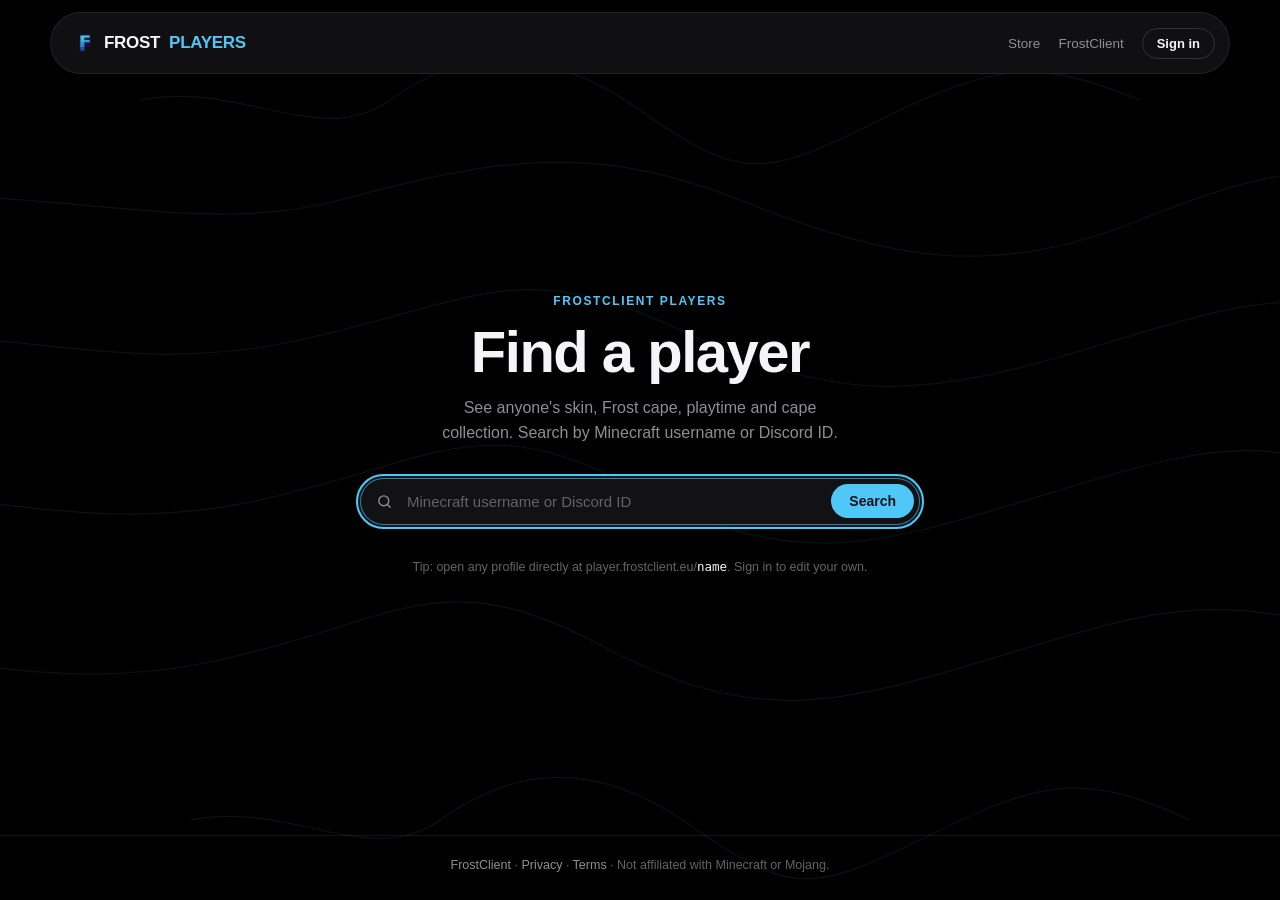
==== index.html @ 91e845ca "update" ====
<!DOCTYPE html>
<html lang="en">
<head>
<meta charset="UTF-8"/>
<meta name="viewport" content="width=device-width, initial-scale=1.0"/>
<title>Frost Players</title>
<meta name="description" content="Look up any FrostClient player by Minecraft username or Discord ID.">
<meta name="theme-color" content="#000000">
<link rel="icon" type="image/x-icon" href="/favicon.ico">
<link rel="apple-touch-icon" href="/apple-touch-icon.png">
<link rel="stylesheet" href="/players.css">
</head>
<body>
<div class="topo-bg" aria-hidden="true">
  <svg viewBox="0 0 1400 900" preserveAspectRatio="xMidYMid slice" xmlns="http://www.w3.org/2000/svg">
    <path class="tline" d="M-100,200 C100,180 250,240 400,200 S650,140 800,200 S1050,280 1200,220 S1400,160 1500,200"/>
    <path class="tline" d="M-100,340 C60,320 180,380 360,340 S580,255 740,330 S980,400 1160,345 S1360,290 1500,335"/>
    <path class="tline" d="M-100,500 C20,480 140,540 320,500 S540,405 700,490 S940,545 1120,490 S1320,440 1500,490"/>
    <path class="tline" d="M-100,660 C-20,640 100,700 280,660 S500,560 660,645 S900,705 1080,650 S1280,598 1500,648"/>
    <path class="tline" d="M200,100 C300,80 380,150 450,100 S600,40 700,110 S820,180 940,120 S1100,60 1200,100"/>
    <path class="tline" d="M250,820 C350,800 430,870 500,820 S650,755 750,825 S870,895 990,835 S1150,775 1250,820"/>
  </svg>
</div>
<nav>
  <div class="nav-inner">
    <a class="nav-logo" href="/"><img src="/favicon.ico" alt=""/><span>FROST</span> <span class="nav-logo-accent">PLAYERS</span></a>
    <div class="nav-right">
      <a class="nav-link" href="https://store.frostclient.eu">Store</a>
      <a class="nav-link" href="https://frostclient.eu">FrostClient</a>
      <span class="nav-account-slot" id="navAccount"></span>
    </div>
  </div>
</nav>
<main>
  <section class="home">
    <p class="home-eyebrow">FrostClient players</p>
    <h1>Find a player</h1>
    <p class="home-sub">See anyone's skin, Frost cape, playtime and cape collection. Search by Minecraft username or Discord ID.</p>
    <div class="home-search">
      <form class="search" role="search" action="player" novalidate>
        <svg class="search-icon" viewBox="0 0 24 24" fill="none" stroke="currentColor" stroke-width="2" stroke-linecap="round" stroke-linejoin="round" aria-hidden="true"><circle cx="11" cy="11" r="7"/><path d="m20 20-3.5-3.5"/></svg>
        <input type="search" name="q" placeholder="Minecraft username or Discord ID" aria-label="Minecraft username or Discord ID" autocomplete="off" spellcheck="false" autofocus/>
        <button type="submit">Search</button>
      </form>
      <p class="search-error" role="alert"></p>
      <p class="home-hint">Tip: open any profile directly at player.frostclient.eu/<span class="home-hint-mono">name</span>. Sign in to edit your own.</p>
    </div>
  </section>
</main>
<footer>
  <a href="https://frostclient.eu">FrostClient</a> · <a href="https://frostclient.eu/privacy.html">Privacy</a> · <a href="https://frostclient.eu/terms.html">Terms</a> · Not affiliated with Minecraft or Mojang.
</footer>
<script src="/players-auth.js"></script>
<script src="/players.js"></script>
</body>
</html>
---- players.css ----
:root {
  --bg: #000000;
  --surface: #121214;
  --surface2: #1c1c1e;
  --surface3: #2c2c2e;
  --frost-blue: #4fc8f8;
  --frost-deep: #1a7fc4;
  --accent-glow: rgba(79,200,248,0.28);
  --lite-a: #ff73fa;
  --lite-b: #b845ff;
  --green: #32d74b;
  --red: #ff6961;
  --text: #f5f5f7;
  --muted: #8e8e93;
  --muted-dim: #636366;
  --border: rgba(255,255,255,0.08);
  --border-strong: rgba(255,255,255,0.14);
  --radius-lg: 24px;
  --radius-md: 18px;
  --radius-sm: 12px;
}

*, *::before, *::after {
  box-sizing: border-box;
}

html, body {
  margin: 0;
}

body {
  min-height: 100vh;
  display: flex;
  flex-direction: column;
  background: var(--bg);
  color: var(--text);
  font-family: -apple-system, BlinkMacSystemFont, 'SF Pro Display', 'Segoe UI', 'Space Grotesk', sans-serif;
  -webkit-font-smoothing: antialiased;
}

::selection {
  background: rgba(79,200,248,0.35);
}

[hidden] {
  display: none !important;
}

a {
  color: inherit;
}

.topo-bg {
  position: fixed;
  inset: 0;
  z-index: 0;
  pointer-events: none;
  opacity: 0.09;
}

.topo-bg svg {
  width: 100%;
  height: 100%;
}

.tline {
  fill: none;
  stroke: var(--frost-blue);
  stroke-width: 1.2;
}

nav {
  position: sticky;
  top: 12px;
  z-index: 20;
  width: calc(100% - 32px);
  max-width: 1180px;
  margin: 12px auto 0;
  border: 1px solid var(--border);
  border-radius: 980px;
  background: rgba(20,20,22,0.82);
  -webkit-backdrop-filter: blur(18px);
  backdrop-filter: blur(18px);
}

.nav-inner {
  height: 60px;
  display: flex;
  align-items: center;
  justify-content: space-between;
  gap: 16px;
  padding: 0 14px 0 24px;
}

.nav-logo {
  display: inline-flex;
  align-items: center;
  gap: 9px;
  font-size: 17px;
  font-weight: 700;
  letter-spacing: -0.3px;
  text-decoration: none;
  white-space: nowrap;
}

.nav-logo img {
  width: 20px;
  height: 20px;
}

.nav-logo-accent {
  color: var(--frost-blue);
  font-weight: 600;
}

.nav-right {
  display: flex;
  align-items: center;
  gap: 18px;
  min-width: 0;
}

.nav-link {
  color: var(--muted);
  font-size: 13.5px;
  font-weight: 500;
  text-decoration: none;
  white-space: nowrap;
  transition: color 0.2s;
}

.nav-link:hover {
  color: var(--text);
}

.search {
  position: relative;
  display: flex;
  align-items: center;
  width: 100%;
}

.search-icon {
  position: absolute;
  left: 16px;
  width: 17px;
  height: 17px;
  color: var(--muted);
  pointer-events: none;
}

.search input {
  width: 100%;
  font: inherit;
  font-size: 15px;
  color: var(--text);
  background: var(--surface);
  border: 1px solid var(--border-strong);
  border-radius: 980px;
  padding: 14px 120px 14px 46px;
  outline: none;
  transition: border-color 0.2s, box-shadow 0.2s;
}

.search input::placeholder {
  color: var(--muted-dim);
}

.search input:focus {
  border-color: rgba(79,200,248,0.6);
  box-shadow: 0 0 0 4px rgba(79,200,248,0.12);
}

.search button {
  position: absolute;
  right: 6px;
  font: inherit;
  font-size: 14px;
  font-weight: 700;
  color: #06121c;
  background: var(--frost-blue);
  border: none;
  border-radius: 980px;
  padding: 9px 18px;
  cursor: pointer;
  transition: filter 0.2s;
}

.search button:hover {
  filter: brightness(1.08);
}

.search button:focus-visible,
.search input:focus-visible {
  outline: 2px solid var(--frost-blue);
  outline-offset: 2px;
}

.search--nav {
  width: 280px;
}

.search--nav input {
  font-size: 13.5px;
  padding: 9px 14px 9px 38px;
  background: rgba(255,255,255,0.05);
}

.search--nav .search-icon {
  left: 13px;
  width: 15px;
  height: 15px;
}

.search--nav button {
  display: none;
}

.search-error {
  min-height: 20px;
  margin: 10px 0 0;
  font-size: 13px;
  color: var(--red);
  text-align: center;
}

main {
  position: relative;
  z-index: 1;
  flex: 1;
  width: 100%;
  max-width: 1180px;
  margin: 0 auto;
  padding: 0 24px;
}

.home {
  min-height: calc(100vh - 180px);
  display: flex;
  flex-direction: column;
  align-items: center;
  justify-content: center;
  text-align: center;
  padding: 48px 0;
}

.home-eyebrow {
  font-size: 12px;
  font-weight: 700;
  letter-spacing: 1.6px;
  text-transform: uppercase;
  color: var(--frost-blue);
  margin: 0 0 14px;
}

.home h1 {
  font-size: clamp(34px, 6vw, 58px);
  font-weight: 700;
  letter-spacing: -1.5px;
  line-height: 1.04;
  margin: 0 0 14px;
  text-wrap: balance;
}

.home-sub {
  max-width: 46ch;
  font-size: 16px;
  line-height: 1.55;
  color: var(--muted);
  margin: 0 0 32px;
}

.home-search {
  width: 100%;
  max-width: 560px;
}

.home-hint {
  font-size: 12.5px;
  color: var(--muted-dim);
  margin: 4px 0 0;
}

.profile {
  display: grid;
  grid-template-columns: minmax(0, 400px) minmax(0, 1fr);
  gap: 28px;
  align-items: start;
  padding: 40px 0 24px;
}

.viewer-card {
  position: relative;
  aspect-ratio: 4 / 5;
  border-radius: var(--radius-lg);
  border: 1px solid var(--border);
  background: radial-gradient(circle at 50% 38%, rgba(79,200,248,0.12), transparent 66%), var(--surface);
  overflow: hidden;
}

.viewer-card canvas {
  display: block;
  width: 100%;
  height: 100%;
  cursor: grab;
}

.viewer-card canvas:active {
  cursor: grabbing;
}

.viewer-hint {
  position: absolute;
  left: 0;
  right: 0;
  bottom: 14px;
  text-align: center;
  font-size: 12px;
  color: var(--muted-dim);
  pointer-events: none;
}

.viewer-mature {
  position: absolute;
  top: 14px;
  left: 50%;
  transform: translateX(-50%);
  font: inherit;
  font-size: 12.5px;
  font-weight: 600;
  color: var(--text);
  background: rgba(0,0,0,0.6);
  border: 1px solid var(--border-strong);
  border-radius: 980px;
  padding: 7px 14px;
  cursor: pointer;
  white-space: nowrap;
}

.info {
  min-width: 0;
}

.name-row {
  display: flex;
  align-items: center;
  flex-wrap: wrap;
  gap: 12px;
  margin-bottom: 14px;
}

.name-row h1 {
  font-size: clamp(30px, 4.6vw, 44px);
  font-weight: 700;
  letter-spacing: -1px;
  margin: 0;
  overflow-wrap: anywhere;
}

.badge-lite {
  display: inline-flex;
  align-items: center;
  gap: 6px;
  font-size: 12px;
  font-weight: 800;
  letter-spacing: 1px;
  color: #1a0a1f;
  background: linear-gradient(100deg, var(--lite-a), var(--lite-b));
  border-radius: 980px;
  padding: 6px 12px;
  box-shadow: 0 6px 22px -8px rgba(255,115,250,0.6);
}

.badge-lite svg {
  width: 13px;
  height: 13px;
}

.badge-lite {
  position: relative;
  cursor: default;
}

.badge-lite--annual {
  color: #1a1400;
  background: linear-gradient(100deg, #ffe066, #ffb000);
  box-shadow: 0 6px 22px -8px rgba(255,190,20,0.65);
}

.badge-lite--gifted {
  color: #04131c;
  background: linear-gradient(100deg, #7fdcff, #2f9be0);
  box-shadow: 0 6px 22px -8px rgba(79,200,248,0.65);
}

.badge-tip {
  position: absolute;
  left: 50%;
  top: calc(100% + 10px);
  transform: translate(-50%, -4px);
  display: flex;
  flex-direction: column;
  gap: 2px;
  min-width: max-content;
  padding: 8px 12px;
  border-radius: 10px;
  background: var(--surface2);
  border: 1px solid var(--border);
  box-shadow: 0 12px 30px -10px rgba(0,0,0,0.7);
  color: var(--text);
  font-size: 12px;
  font-weight: 600;
  letter-spacing: 0;
  text-align: left;
  opacity: 0;
  visibility: hidden;
  pointer-events: none;
  transition: opacity 0.15s ease, transform 0.15s ease, visibility 0.15s;
  z-index: 20;
}

.badge-tip::after {
  content: '';
  position: absolute;
  bottom: 100%;
  left: 50%;
  margin-left: -6px;
  border: 6px solid transparent;
  border-bottom-color: var(--surface2);
}

.badge-tip-sub {
  color: var(--muted);
  font-weight: 500;
}

.badge-lite:hover .badge-tip,
.badge-lite:focus-visible .badge-tip {
  opacity: 1;
  visibility: visible;
  transform: translate(-50%, 0);
}

@media (prefers-reduced-motion: reduce) {
  .badge-tip {
    transition: none;
  }
}

.status-pill {
  display: inline-flex;
  align-items: center;
  gap: 8px;
  font-size: 13px;
  font-weight: 600;
  border-radius: 980px;
  padding: 6px 12px;
  border: 1px solid var(--border);
  color: var(--muted);
  background: rgba(255,255,255,0.04);
}

.status-pill::before {
  content: '';
  width: 8px;
  height: 8px;
  border-radius: 50%;
  background: var(--muted-dim);
}

.status-pill.is-online {
  color: var(--green);
  border-color: rgba(50,215,75,0.35);
  background: rgba(50,215,75,0.08);
}

.status-pill.is-online::before {
  background: var(--green);
  box-shadow: 0 0 0 0 rgba(50,215,75,0.6);
  animation: pulse 1.8s ease-out infinite;
}

@keyframes pulse {
  0% { box-shadow: 0 0 0 0 rgba(50,215,75,0.55); }
  100% { box-shadow: 0 0 0 8px rgba(50,215,75,0); }
}

.discord-row {
  display: inline-flex;
  align-items: center;
  gap: 10px;
  font-size: 14px;
  color: var(--muted);
  margin-bottom: 22px;
}

.discord-row img {
  width: 26px;
  height: 26px;
  border-radius: 50%;
  background: var(--surface2);
}

.discord-row strong {
  color: var(--text);
  font-weight: 600;
}

.discord-icon {
  width: 18px;
  height: 18px;
  color: #8c9eff;
}

.stats {
  display: grid;
  grid-template-columns: repeat(2, minmax(0, 1fr));
  gap: 12px;
  margin-bottom: 18px;
}

.stat {
  border: 1px solid var(--border);
  border-radius: var(--radius-md);
  background: var(--surface);
  padding: 18px 18px 16px;
  min-width: 0;
}

.stat-label {
  font-size: 11.5px;
  font-weight: 700;
  letter-spacing: 0.8px;
  text-transform: uppercase;
  color: var(--muted);
  margin-bottom: 8px;
}

.stat-value {
  font-size: 24px;
  font-weight: 700;
  letter-spacing: -0.5px;
  font-variant-numeric: tabular-nums;
  overflow: hidden;
  text-overflow: ellipsis;
  white-space: nowrap;
}

.stat-value.is-muted {
  font-size: 16px;
  font-weight: 600;
  color: var(--muted-dim);
  padding-top: 6px;
}

.stat-sub {
  font-size: 12px;
  color: var(--muted-dim);
  margin-top: 4px;
}

.equipped {
  display: flex;
  align-items: center;
  gap: 14px;
  border: 1px solid var(--border);
  border-radius: var(--radius-md);
  background: var(--surface);
  padding: 14px 18px;
}

.equipped-label {
  font-size: 11.5px;
  font-weight: 700;
  letter-spacing: 0.8px;
  text-transform: uppercase;
  color: var(--muted);
}

.equipped-name {
  font-size: 15px;
  font-weight: 600;
  margin-top: 2px;
}

.cape-thumb {
  width: 30px;
  height: 48px;
  flex-shrink: 0;
  border-radius: 3px;
  background-color: var(--surface3);
  background-size: 640% 200%;
  background-position: 1.852% 6.25%;
  background-repeat: no-repeat;
  image-rendering: pixelated;
}

.section {
  padding: 28px 0 64px;
}

.section-head {
  display: flex;
  align-items: baseline;
  gap: 10px;
  margin-bottom: 16px;
}

.section-head h2 {
  font-size: 22px;
  font-weight: 700;
  letter-spacing: -0.4px;
  margin: 0;
}

.section-count {
  font-size: 14px;
  color: var(--muted);
  font-variant-numeric: tabular-nums;
}

.capes-grid {
  display: grid;
  grid-template-columns: repeat(auto-fill, minmax(150px, 1fr));
  gap: 12px;
}

.cape-card {
  position: relative;
  display: flex;
  flex-direction: column;
  align-items: center;
  gap: 12px;
  padding: 18px 12px 14px;
  border: 1px solid var(--border);
  border-radius: var(--radius-md);
  background: var(--surface);
  text-decoration: none;
  transition: border-color 0.2s, transform 0.2s;
}

a.cape-card:hover {
  border-color: rgba(79,200,248,0.4);
  transform: translateY(-2px);
}

a.cape-card:focus-visible {
  outline: 2px solid var(--frost-blue);
  outline-offset: 2px;
}

.cape-card .cape-thumb {
  width: 60px;
  height: 96px;
  border-radius: 4px;
  filter: drop-shadow(0 10px 18px rgba(0,0,0,0.5));
}

.cape-card.is-mature .cape-thumb {
  filter: blur(9px);
}

.cape-card-name {
  font-size: 13.5px;
  font-weight: 600;
  text-align: center;
  max-width: 100%;
  overflow: hidden;
  text-overflow: ellipsis;
  white-space: nowrap;
}

.cape-card-tag {
  position: absolute;
  top: 10px;
  left: 10px;
  font-size: 10.5px;
  font-weight: 700;
  letter-spacing: 0.6px;
  border-radius: 980px;
  padding: 3px 8px;
  color: #06121c;
  background: var(--frost-blue);
}

.cape-card-tag.is-mature {
  left: auto;
  right: 10px;
  color: var(--text);
  background: rgba(255,255,255,0.12);
}

.empty-note {
  font-size: 14px;
  color: var(--muted);
  border: 1px dashed var(--border-strong);
  border-radius: var(--radius-md);
  padding: 22px;
  text-align: center;
}

.state {
  max-width: 460px;
  margin: 72px auto;
  text-align: center;
  border: 1px solid var(--border);
  border-radius: var(--radius-lg);
  background: var(--surface);
  padding: 40px 28px 34px;
}

.state-icon {
  width: 52px;
  height: 52px;
  margin: 0 auto 16px;
  border-radius: 16px;
  display: grid;
  place-items: center;
  color: var(--frost-blue);
  background: rgba(79,200,248,0.1);
}

.state-icon svg {
  width: 24px;
  height: 24px;
}

.state h1 {
  font-size: 24px;
  letter-spacing: -0.4px;
  margin: 0 0 8px;
  overflow-wrap: anywhere;
}

.state p {
  font-size: 14.5px;
  line-height: 1.55;
  color: var(--muted);
  margin: 0 0 22px;
}

.state .search input {
  font-size: 14px;
}

.skeleton {
  border-radius: 10px;
  background: linear-gradient(90deg, var(--surface) 0%, var(--surface2) 50%, var(--surface) 100%);
  background-size: 200% 100%;
  animation: shimmer 1.4s linear infinite;
}

@keyframes shimmer {
  to { background-position: -200% 0; }
}

.skel-name {
  width: 60%;
  height: 46px;
  margin-bottom: 18px;
}

.skel-stats {
  height: 96px;
  margin-bottom: 18px;
}

footer {
  position: relative;
  z-index: 1;
  border-top: 1px solid var(--border);
  padding: 22px 24px 28px;
  text-align: center;
  font-size: 12.5px;
  color: var(--muted-dim);
}

footer a {
  color: var(--muted);
  text-decoration: none;
}

footer a:hover {
  color: var(--text);
}

.nav-account {
  display: inline-flex;
  align-items: center;
  padding: 7px 14px;
  border-radius: 999px;
  border: 1px solid var(--border-strong);
  color: var(--text);
  font-size: 13px;
  font-weight: 600;
  text-decoration: none;
  white-space: nowrap;
  transition: background 0.2s, border-color 0.2s;
}

.nav-account:hover {
  background: rgba(255,255,255,0.06);
  border-color: rgba(255,255,255,0.24);
}

.nav-account:focus-visible, .edit-profile-btn:focus-visible, .settings-signout:focus-visible {
  outline: 2px solid var(--frost-blue);
  outline-offset: 2px;
}

.home-hint-mono {
  font-family: 'Space Mono', ui-monospace, monospace;
  color: var(--text);
}

.edit-profile-btn {
  display: inline-flex;
  align-items: center;
  gap: 7px;
  padding: 6px 12px;
  border-radius: 999px;
  border: 1px solid var(--border-strong);
  background: transparent;
  color: var(--text);
  font: inherit;
  font-size: 12.5px;
  font-weight: 600;
  cursor: pointer;
  transition: background 0.2s, border-color 0.2s;
}

.edit-profile-btn svg {
  width: 14px;
  height: 14px;
  color: var(--muted);
}

.edit-profile-btn:hover, .edit-profile-btn[aria-expanded="true"] {
  background: rgba(255,255,255,0.06);
  border-color: rgba(255,255,255,0.24);
}

.state .edit-profile-btn {
  margin-top: 18px;
}

.settings {
  max-width: 640px;
  padding-bottom: 32px;
}

.settings[hidden] {
  display: none;
}

.settings-intro {
  margin: -6px 0 14px;
  font-size: 14px;
  line-height: 1.55;
  color: var(--muted);
}

.settings-status {
  min-height: 18px;
  margin: 0 0 6px;
  font-size: 12.5px;
  color: var(--muted);
}

.settings-status.is-ok {
  color: var(--green);
}

.settings-status.is-error {
  color: var(--red);
}

.settings-list {
  border-top: 1px solid var(--border);
}

.settings-row {
  display: flex;
  align-items: flex-start;
  justify-content: space-between;
  gap: 16px;
  padding: 14px 0;
  border-bottom: 1px solid var(--border);
  cursor: pointer;
}

.settings-row.is-locked {
  cursor: default;
}

.settings-label {
  display: flex;
  align-items: center;
  gap: 8px;
  font-size: 14.5px;
  font-weight: 600;
}

.settings-hint {
  margin-top: 3px;
  font-size: 13px;
  line-height: 1.5;
  color: var(--muted);
}

.settings-lite {
  padding: 2px 7px;
  border-radius: 5px;
  background: linear-gradient(90deg, var(--lite-a), var(--lite-b));
  color: #1a0a1f;
  font-family: 'Space Mono', ui-monospace, monospace;
  font-size: 9.5px;
  font-weight: 700;
  letter-spacing: 0.5px;
}

.switch {
  position: relative;
  flex-shrink: 0;
  width: 40px;
  height: 24px;
  margin-top: 1px;
}

.switch input {
  position: absolute;
  inset: 0;
  margin: 0;
  opacity: 0;
  cursor: pointer;
}

.switch-track {
  position: absolute;
  inset: 0;
  border-radius: 999px;
  background: var(--surface3);
  pointer-events: none;
  transition: background 0.2s;
}

.switch-track::after {
  content: "";
  position: absolute;
  top: 3px;
  left: 3px;
  width: 18px;
  height: 18px;
  border-radius: 50%;
  background: #c7c7cc;
  transition: transform 0.2s, background 0.2s;
}

.switch input:checked + .switch-track {
  background: var(--frost-blue);
}

.switch input:checked + .switch-track::after {
  transform: translateX(16px);
  background: #fff;
}

.switch input:focus-visible + .switch-track {
  outline: 2px solid var(--frost-blue);
  outline-offset: 2px;
}

.switch input:disabled + .switch-track {
  opacity: 0.4;
}

.settings-foot {
  display: flex;
  align-items: center;
  justify-content: space-between;
  gap: 12px;
  margin-top: 16px;
  font-size: 13px;
  color: var(--muted);
}

.settings-signout {
  border: none;
  background: none;
  padding: 0;
  color: var(--muted);
  font: inherit;
  text-decoration: underline;
  text-underline-offset: 2px;
  cursor: pointer;
}

.settings-signout:hover {
  color: var(--text);
}

@media (max-width: 860px) {
  .profile {
    grid-template-columns: minmax(0, 1fr);
  }
  .viewer-card {
    max-width: 420px;
    width: 100%;
    margin: 0 auto;
  }
  .search--nav {
    width: 200px;
  }
  .nav-link {
    display: none;
  }
}

@media (max-width: 560px) {
  main {
    padding: 0 16px;
  }
  .nav-inner {
    padding: 0 10px 0 16px;
  }
  .nav-logo-accent {
    display: none;
  }
  .search--nav {
    width: 100%;
    max-width: 210px;
  }
  .stats {
    grid-template-columns: minmax(0, 1fr);
  }
  .search input {
    padding-right: 96px;
  }
}

@media (prefers-reduced-motion: reduce) {
  .status-pill.is-online::before,
  .skeleton {
    animation: none;
  }
  a.cape-card,
  .search input {
    transition: none;
  }
}

.capes-grid .empty-note {
  grid-column: 1 / -1;
}

.badge-rank {
  display: inline-flex;
  align-items: center;
  gap: 6px;
  font-size: 12px;
  font-weight: 800;
  letter-spacing: 1px;
  border-radius: 980px;
  padding: 6px 12px;
}

.badge-rank svg {
  width: 13px;
  height: 13px;
}

.badge-rank--staff {
  color: #06121c;
  background: linear-gradient(100deg, #4fc8f8, #1a7fc4);
  box-shadow: 0 6px 22px -8px rgba(79,200,248,0.6);
}

.badge-rank--owner {
  color: #1a1400;
  background: linear-gradient(100deg, #ffd60a, #ff9f0a);
  box-shadow: 0 6px 22px -8px rgba(255,214,10,0.6);
}
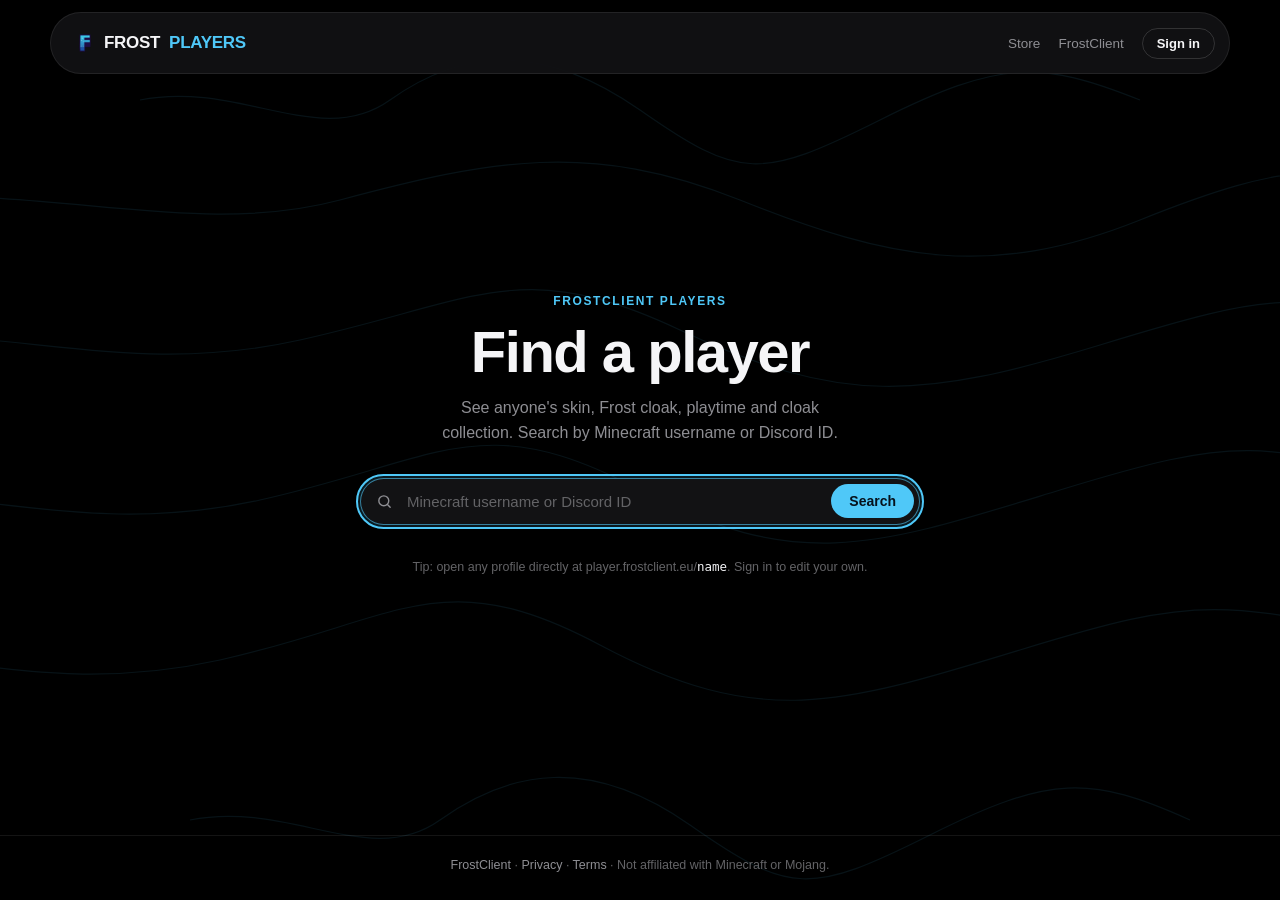
==== commit 7dc95fbb: "update" ====
--- a/index.html
+++ b/index.html
@@ -35,7 +35,7 @@
   <section class="home">
     <p class="home-eyebrow">FrostClient players</p>
     <h1>Find a player</h1>
-    <p class="home-sub">See anyone's skin, Frost cape, playtime and cape collection. Search by Minecraft username or Discord ID.</p>
+    <p class="home-sub">See anyone's skin, Frost cloak, playtime and cloak collection. Search by Minecraft username or Discord ID.</p>
     <div class="home-search">
       <form class="search" role="search" action="player" novalidate>
         <svg class="search-icon" viewBox="0 0 24 24" fill="none" stroke="currentColor" stroke-width="2" stroke-linecap="round" stroke-linejoin="round" aria-hidden="true"><circle cx="11" cy="11" r="7"/><path d="m20 20-3.5-3.5"/></svg>
@@ -51,6 +51,7 @@
   <a href="https://frostclient.eu">FrostClient</a> · <a href="https://frostclient.eu/privacy.html">Privacy</a> · <a href="https://frostclient.eu/terms.html">Terms</a> · Not affiliated with Minecraft or Mojang.
 </footer>
 <script src="/players-auth.js"></script>
+<script src="/players-friends.js"></script>
 <script src="/players.js"></script>
 </body>
 </html>
--- a/players.css
+++ b/players.css
@@ -435,7 +435,11 @@
 }
 
 .badge-lite:hover .badge-tip,
-.badge-lite:focus-visible .badge-tip {
+.badge-lite:focus-visible .badge-tip,
+.badge-creator:hover .badge-tip,
+.badge-creator:focus-visible .badge-tip,
+.name-wrap.is-friend:hover .badge-tip,
+.name-wrap.is-friend:focus-visible .badge-tip {
   opacity: 1;
   visibility: visible;
   transform: translate(-50%, 0);
@@ -844,22 +848,6 @@
   margin-top: 18px;
 }
 
-.settings {
-  max-width: 640px;
-  padding-bottom: 32px;
-}
-
-.settings[hidden] {
-  display: none;
-}
-
-.settings-intro {
-  margin: -6px 0 14px;
-  font-size: 14px;
-  line-height: 1.55;
-  color: var(--muted);
-}
-
 .settings-status {
   min-height: 18px;
   margin: 0 0 6px;
@@ -974,16 +962,6 @@
   opacity: 0.4;
 }
 
-.settings-foot {
-  display: flex;
-  align-items: center;
-  justify-content: space-between;
-  gap: 12px;
-  margin-top: 16px;
-  font-size: 13px;
-  color: var(--muted);
-}
-
 .settings-signout {
   border: none;
   background: none;
@@ -997,6 +975,810 @@
 
 .settings-signout:hover {
   color: var(--text);
+}
+
+.badge-creator {
+  position: relative;
+  display: inline-flex;
+  align-items: center;
+  font-size: 12px;
+  font-weight: 800;
+  letter-spacing: 1px;
+  border-radius: 980px;
+  padding: 6px 12px;
+  cursor: default;
+}
+
+.badge-creator--media {
+  color: #062433;
+  background: linear-gradient(100deg, #d4f2ff, #8fd8ff);
+  box-shadow: 0 6px 22px -8px rgba(143,216,255,0.6);
+}
+
+.badge-creator--partner {
+  color: #ffffff;
+  background: linear-gradient(100deg, #b98bff, #7c4dff);
+  box-shadow: 0 6px 22px -8px rgba(124,77,255,0.65);
+}
+
+.badge-creator--partner_plus {
+  color: #2a1400;
+  background: linear-gradient(100deg, #ffd84a, #ff8a1f);
+  box-shadow: 0 6px 22px -8px rgba(255,138,31,0.65);
+}
+
+.social-row {
+  display: flex;
+  flex-wrap: wrap;
+  gap: 8px;
+  margin: -4px 0 18px;
+}
+
+.social-link {
+  display: inline-flex;
+  align-items: center;
+  gap: 8px;
+  padding: 7px 13px 7px 10px;
+  border-radius: 999px;
+  border: 1px solid var(--border-strong);
+  background: var(--surface);
+  color: var(--text);
+  font-size: 13px;
+  font-weight: 600;
+  text-decoration: none;
+  transition: border-color 0.2s, background 0.2s;
+}
+
+.social-link svg {
+  width: 16px;
+  height: 16px;
+}
+
+.social-link--youtube svg { color: #ff3b30; }
+.social-link--twitch svg { color: #a970ff; }
+.social-link--tiktok svg { color: #f5f5f7; }
+.social-link--kick svg { color: #53fc18; }
+
+.social-link:hover {
+  border-color: rgba(255,255,255,0.28);
+  background: var(--surface2);
+}
+
+.social-link:focus-visible, .modal-close:focus-visible, .btn-save:focus-visible {
+  outline: 2px solid var(--frost-blue);
+  outline-offset: 2px;
+}
+
+body.modal-open {
+  overflow: hidden;
+}
+
+.modal-overlay {
+  position: fixed;
+  inset: 0;
+  z-index: 200;
+  display: flex;
+  align-items: center;
+  justify-content: center;
+  padding: 24px 16px;
+  background: rgba(0,0,0,0.72);
+  backdrop-filter: blur(6px);
+  -webkit-backdrop-filter: blur(6px);
+  animation: modal-fade 0.18s ease;
+}
+
+.modal-overlay[hidden] {
+  display: none;
+}
+
+.modal {
+  width: 480px;
+  max-width: 100%;
+  max-height: 100%;
+  overflow-y: auto;
+  border-radius: var(--radius-lg);
+  border: 1px solid var(--border-strong);
+  background: var(--surface);
+  box-shadow: 0 30px 80px -20px rgba(0,0,0,0.8);
+  animation: modal-rise 0.22s cubic-bezier(0.16,1,0.3,1);
+}
+
+@keyframes modal-fade {
+  from { opacity: 0; }
+  to { opacity: 1; }
+}
+
+@keyframes modal-rise {
+  from { opacity: 0; transform: translateY(10px); }
+  to { opacity: 1; transform: translateY(0); }
+}
+
+.modal-head {
+  display: flex;
+  align-items: center;
+  justify-content: space-between;
+  padding: 20px 22px 0;
+}
+
+.modal-head h2 {
+  margin: 0;
+  font-size: 19px;
+  letter-spacing: -0.3px;
+}
+
+.modal-close {
+  width: 32px;
+  height: 32px;
+  display: grid;
+  place-items: center;
+  border: none;
+  border-radius: 10px;
+  background: transparent;
+  color: var(--muted);
+  cursor: pointer;
+}
+
+.modal-close svg {
+  width: 18px;
+  height: 18px;
+}
+
+.modal-close:hover {
+  background: rgba(255,255,255,0.06);
+  color: var(--text);
+}
+
+.modal-section {
+  padding: 18px 22px 20px;
+  border-bottom: 1px solid var(--border);
+}
+
+.modal-section h3 {
+  margin: 0;
+  font-size: 14px;
+  font-weight: 700;
+}
+
+.modal-hint {
+  margin: 3px 0 14px;
+  font-size: 12.5px;
+  line-height: 1.5;
+  color: var(--muted);
+}
+
+.link-field {
+  display: flex;
+  align-items: center;
+  gap: 10px;
+  padding: 0 12px;
+  border-radius: var(--radius-sm);
+  border: 1px solid var(--border-strong);
+  background: var(--bg);
+  transition: border-color 0.2s;
+}
+
+.link-field:focus-within {
+  border-color: var(--frost-blue);
+}
+
+.link-field.is-invalid {
+  border-color: var(--red);
+}
+
+.link-field-icon {
+  display: flex;
+  color: var(--muted);
+}
+
+.link-field-icon svg {
+  width: 16px;
+  height: 16px;
+}
+
+.link-field input {
+  flex: 1;
+  min-width: 0;
+  height: 40px;
+  border: none;
+  outline: none;
+  background: transparent;
+  color: var(--text);
+  font: inherit;
+  font-size: 13.5px;
+}
+
+.link-field input::placeholder {
+  color: var(--muted-dim);
+}
+
+.link-error {
+  min-height: 0;
+  margin: 4px 0 8px;
+  font-size: 12px;
+  color: var(--red);
+}
+
+.link-error:empty {
+  margin: 0 0 8px;
+}
+
+.modal-actions {
+  display: flex;
+  align-items: center;
+  justify-content: flex-end;
+  gap: 12px;
+  margin-top: 6px;
+}
+
+.modal-status {
+  font-size: 12.5px;
+  color: var(--muted);
+}
+
+.modal-status.is-ok {
+  color: var(--green);
+}
+
+.modal-status.is-error {
+  color: var(--red);
+}
+
+.btn-save {
+  padding: 9px 18px;
+  border: none;
+  border-radius: 999px;
+  background: var(--frost-blue);
+  color: #04161f;
+  font: inherit;
+  font-size: 13px;
+  font-weight: 700;
+  cursor: pointer;
+  transition: filter 0.2s;
+}
+
+.btn-save:hover:not(:disabled) {
+  filter: brightness(1.08);
+}
+
+.btn-save:disabled {
+  opacity: 0.6;
+  cursor: default;
+}
+
+.modal-foot {
+  display: flex;
+  align-items: center;
+  justify-content: space-between;
+  gap: 12px;
+  padding: 14px 22px 18px;
+  font-size: 13px;
+  color: var(--muted);
+}
+
+@media (prefers-reduced-motion: reduce) {
+  .modal-overlay, .modal, .modal-panel.is-entering {
+    animation: none;
+  }
+  .modal-tab-indicator {
+    transition: none;
+  }
+}
+
+.name-wrap {
+  position: relative;
+  display: inline-flex;
+  outline: none;
+}
+
+.name-wrap.is-friend h1 {
+  color: var(--green);
+  cursor: default;
+}
+
+.name-wrap .badge-tip {
+  font-size: 12px;
+}
+
+.friend-btn {
+  display: inline-flex;
+  align-items: center;
+  padding: 6px 13px;
+  border-radius: 999px;
+  border: 1px solid var(--border-strong);
+  background: transparent;
+  color: var(--text);
+  font: inherit;
+  font-size: 12.5px;
+  font-weight: 600;
+  cursor: pointer;
+  transition: background 0.2s, border-color 0.2s, color 0.2s;
+}
+
+.friend-btn[hidden] {
+  display: none;
+}
+
+.friend-btn:hover:not(:disabled) {
+  background: rgba(255,255,255,0.06);
+  border-color: rgba(255,255,255,0.24);
+}
+
+.friend-btn.is-primary {
+  border-color: transparent;
+  background: var(--green);
+  color: #03170a;
+}
+
+.friend-btn.is-primary:hover:not(:disabled) {
+  background: var(--green);
+  filter: brightness(1.08);
+}
+
+.friend-btn.is-remove:hover:not(:disabled) {
+  border-color: rgba(255,105,97,0.5);
+  color: var(--red);
+  background: rgba(255,105,97,0.08);
+}
+
+.friend-btn:disabled {
+  opacity: 0.5;
+  cursor: default;
+}
+
+.friend-btn:focus-visible, .nav-friends-btn:focus-visible, .friend-remove:focus-visible, .friend-main:focus-visible, .friend-action:focus-visible, .btn-ghost:focus-visible, .btn-danger:focus-visible {
+  outline: 2px solid var(--frost-blue);
+  outline-offset: 2px;
+}
+
+.friend-note {
+  font-size: 12.5px;
+  color: var(--muted);
+}
+
+.friend-note:empty {
+  display: none;
+}
+
+.nav-friends {
+  position: relative;
+}
+
+.nav-friends-btn {
+  position: relative;
+  width: 36px;
+  height: 36px;
+  display: grid;
+  place-items: center;
+  border-radius: 999px;
+  border: 1px solid var(--border-strong);
+  background: transparent;
+  color: var(--text);
+  cursor: pointer;
+  transition: background 0.2s;
+}
+
+.nav-friends-btn svg {
+  width: 17px;
+  height: 17px;
+}
+
+.nav-friends-btn:hover, .nav-friends-btn[aria-expanded="true"] {
+  background: rgba(255,255,255,0.06);
+}
+
+.nav-friends-badge {
+  position: absolute;
+  top: -4px;
+  right: -4px;
+  min-width: 17px;
+  height: 17px;
+  padding: 0 4px;
+  border-radius: 999px;
+  background: var(--red);
+  color: #fff;
+  font-size: 10.5px;
+  font-weight: 700;
+  line-height: 17px;
+  text-align: center;
+}
+
+.nav-friends-badge[hidden] {
+  display: none;
+}
+
+.friends-dropdown {
+  position: absolute;
+  top: calc(100% + 10px);
+  right: 0;
+  z-index: 120;
+  width: 300px;
+  padding: 8px;
+  border-radius: var(--radius-md);
+  border: 1px solid var(--border-strong);
+  background: var(--surface);
+  box-shadow: 0 24px 60px -20px rgba(0,0,0,0.8);
+}
+
+.friends-dropdown::before {
+  content: '';
+  position: absolute;
+  left: 0;
+  right: 0;
+  top: -12px;
+  height: 12px;
+}
+
+.friends-dropdown[hidden] {
+  display: none;
+}
+
+.friends-dropdown-head {
+  display: flex;
+  align-items: baseline;
+  justify-content: space-between;
+  padding: 6px 8px 8px;
+}
+
+.friends-dropdown-title {
+  font-size: 14px;
+  font-weight: 700;
+}
+
+.friends-dropdown-count {
+  font-size: 12px;
+  color: var(--muted);
+}
+
+.friends-requests-link {
+  display: block;
+  margin: 0 0 6px;
+  padding: 8px 10px;
+  border-radius: 10px;
+  background: rgba(50,215,75,0.1);
+  color: var(--green);
+  font-size: 12.5px;
+  font-weight: 600;
+  text-decoration: none;
+}
+
+.friends-requests-link:hover {
+  background: rgba(50,215,75,0.16);
+}
+
+.friends-empty {
+  margin: 4px 8px 10px;
+  font-size: 13px;
+  line-height: 1.5;
+  color: var(--muted);
+}
+
+.friend-row {
+  display: flex;
+  align-items: center;
+  gap: 6px;
+  border-radius: 10px;
+  transition: background 0.15s;
+}
+
+.friend-row:hover {
+  background: rgba(255,255,255,0.05);
+}
+
+.friend-main {
+  flex: 1;
+  min-width: 0;
+  display: flex;
+  align-items: center;
+  gap: 10px;
+  padding: 7px 8px;
+  border-radius: 10px;
+  color: var(--text);
+  text-decoration: none;
+}
+
+.friend-head {
+  width: 30px;
+  height: 30px;
+  flex-shrink: 0;
+  border-radius: 6px;
+  background: var(--surface3);
+  image-rendering: pixelated;
+}
+
+.friend-text {
+  min-width: 0;
+  display: flex;
+  flex-direction: column;
+}
+
+.friend-name {
+  font-size: 13.5px;
+  font-weight: 600;
+  overflow: hidden;
+  text-overflow: ellipsis;
+  white-space: nowrap;
+}
+
+.friend-status {
+  font-size: 12px;
+  color: var(--muted);
+  overflow: hidden;
+  text-overflow: ellipsis;
+  white-space: nowrap;
+}
+
+.friend-row.is-online .friend-status {
+  color: var(--green);
+}
+
+.friend-remove {
+  flex-shrink: 0;
+  width: 28px;
+  height: 28px;
+  margin-right: 4px;
+  display: grid;
+  place-items: center;
+  border: none;
+  border-radius: 8px;
+  background: transparent;
+  color: var(--red);
+  cursor: pointer;
+  opacity: 0.7;
+  transition: background 0.15s, opacity 0.15s;
+}
+
+.friend-remove svg {
+  width: 14px;
+  height: 14px;
+}
+
+.friend-remove:hover {
+  opacity: 1;
+  background: rgba(255,105,97,0.12);
+}
+
+.friends-all-link {
+  display: block;
+  margin-top: 6px;
+  padding: 9px 8px 5px;
+  border-top: 1px solid var(--border);
+  color: var(--frost-blue);
+  font-size: 13px;
+  font-weight: 600;
+  text-align: center;
+  text-decoration: none;
+}
+
+.friends-all-link:hover {
+  text-decoration: underline;
+}
+
+.modal--confirm {
+  width: 380px;
+  padding: 22px;
+}
+
+.confirm-title {
+  margin: 0 0 8px;
+  font-size: 18px;
+  letter-spacing: -0.3px;
+  overflow-wrap: anywhere;
+}
+
+.confirm-text {
+  margin: 0 0 20px;
+  font-size: 14px;
+  line-height: 1.55;
+  color: var(--muted);
+}
+
+.confirm-actions {
+  display: flex;
+  justify-content: flex-end;
+  gap: 8px;
+}
+
+.btn-ghost, .btn-danger, .friend-action {
+  padding: 8px 16px;
+  border-radius: 999px;
+  border: 1px solid var(--border-strong);
+  background: transparent;
+  color: var(--text);
+  font: inherit;
+  font-size: 13px;
+  font-weight: 600;
+  cursor: pointer;
+}
+
+.btn-ghost:hover, .friend-action:hover:not(:disabled) {
+  background: rgba(255,255,255,0.06);
+}
+
+.btn-danger {
+  border-color: transparent;
+  background: var(--red);
+  color: #fff;
+}
+
+.btn-danger:hover {
+  filter: brightness(1.08);
+}
+
+.friend-action.is-primary {
+  border-color: transparent;
+  background: var(--green);
+  color: #03170a;
+}
+
+.friend-action:disabled {
+  opacity: 0.5;
+  cursor: default;
+}
+
+.friend-actions {
+  display: flex;
+  gap: 6px;
+  margin-right: 6px;
+}
+
+.friends-page {
+  max-width: 720px;
+  margin: 0 auto;
+  padding: 36px 0 64px;
+}
+
+.friends-page-head h1 {
+  margin: 0;
+  font-size: 32px;
+  letter-spacing: -0.8px;
+}
+
+.friends-page-sub {
+  margin: 6px 0 24px;
+  font-size: 14.5px;
+  color: var(--muted);
+}
+
+.friends-section {
+  margin-bottom: 28px;
+}
+
+.friends-list {
+  border-top: 1px solid var(--border);
+}
+
+.friends-list .friend-row {
+  border-radius: 0;
+  border-bottom: 1px solid var(--border);
+  padding: 4px 0;
+}
+
+.friends-list .friend-head {
+  width: 36px;
+  height: 36px;
+}
+
+.modal-tabs {
+  position: relative;
+  display: flex;
+  gap: 4px;
+  margin: 14px 22px 0;
+  padding: 4px;
+  border-radius: 999px;
+  background: var(--bg);
+  border: 1px solid var(--border);
+}
+
+.modal-tab {
+  position: relative;
+  z-index: 1;
+  flex: 1;
+  padding: 8px 10px;
+  border: none;
+  border-radius: 999px;
+  background: transparent;
+  color: var(--muted);
+  font: inherit;
+  font-size: 13px;
+  font-weight: 600;
+  white-space: nowrap;
+  cursor: pointer;
+  transition: background 0.2s, color 0.2s;
+}
+
+.modal-tab:hover {
+  color: var(--text);
+}
+
+.modal-tab[aria-selected="true"] {
+  color: var(--text);
+}
+
+.modal-tab-indicator {
+  position: absolute;
+  top: 4px;
+  bottom: 4px;
+  left: 4px;
+  width: 0;
+  border-radius: 999px;
+  background: var(--surface3);
+  transition: transform 0.32s cubic-bezier(0.16,1,0.3,1), width 0.32s cubic-bezier(0.16,1,0.3,1);
+}
+
+.modal-panel.is-entering {
+  animation: panel-in 0.28s cubic-bezier(0.16,1,0.3,1);
+}
+
+@keyframes panel-in {
+  from { opacity: 0; transform: translateY(6px); }
+  to { opacity: 1; transform: translateY(0); }
+}
+
+.modal-tab:focus-visible, .color-swatch:focus-visible {
+  outline: 2px solid var(--frost-blue);
+  outline-offset: 2px;
+}
+
+.modal-panel[hidden] {
+  display: none;
+}
+
+.modal-panel .modal-section {
+  border-bottom: none;
+}
+
+.settings-group + .settings-group {
+  margin-top: 18px;
+}
+
+.settings-group-title {
+  font-size: 11.5px;
+  font-weight: 700;
+  letter-spacing: 0.8px;
+  text-transform: uppercase;
+  color: var(--muted);
+  margin-bottom: 6px;
+}
+
+.settings-group-note {
+  margin: -2px 0 8px;
+  font-size: 12px;
+  color: var(--muted-dim);
+}
+
+.color-row {
+  align-items: center;
+  cursor: default;
+}
+
+.color-swatches {
+  display: flex;
+  flex-wrap: wrap;
+  gap: 7px;
+}
+
+.color-swatch {
+  width: 22px;
+  height: 22px;
+  padding: 0;
+  border-radius: 50%;
+  border: 2px solid transparent;
+  box-shadow: inset 0 0 0 1px rgba(0,0,0,0.25);
+  cursor: pointer;
+  transition: transform 0.15s;
+}
+
+.color-swatch:hover {
+  transform: scale(1.1);
+}
+
+.color-swatch[aria-checked="true"] {
+  border-color: var(--text);
+  box-shadow: 0 0 0 2px var(--surface);
+}
+
+.friend-settings-foot {
+  margin: 14px 0 0;
 }
 
 @media (max-width: 860px) {
@@ -1017,6 +1799,13 @@
 }
 
 @media (max-width: 560px) {
+  .friends-dropdown {
+    position: fixed;
+    top: 72px;
+    left: 12px;
+    right: 12px;
+    width: auto;
+  }
   main {
     padding: 0 16px;
   }
@@ -1080,3 +1869,7 @@
   background: linear-gradient(100deg, #ffd60a, #ff9f0a);
   box-shadow: 0 6px 22px -8px rgba(255,214,10,0.6);
 }
+
+.modal .settings-status:empty {
+  display: none;
+}
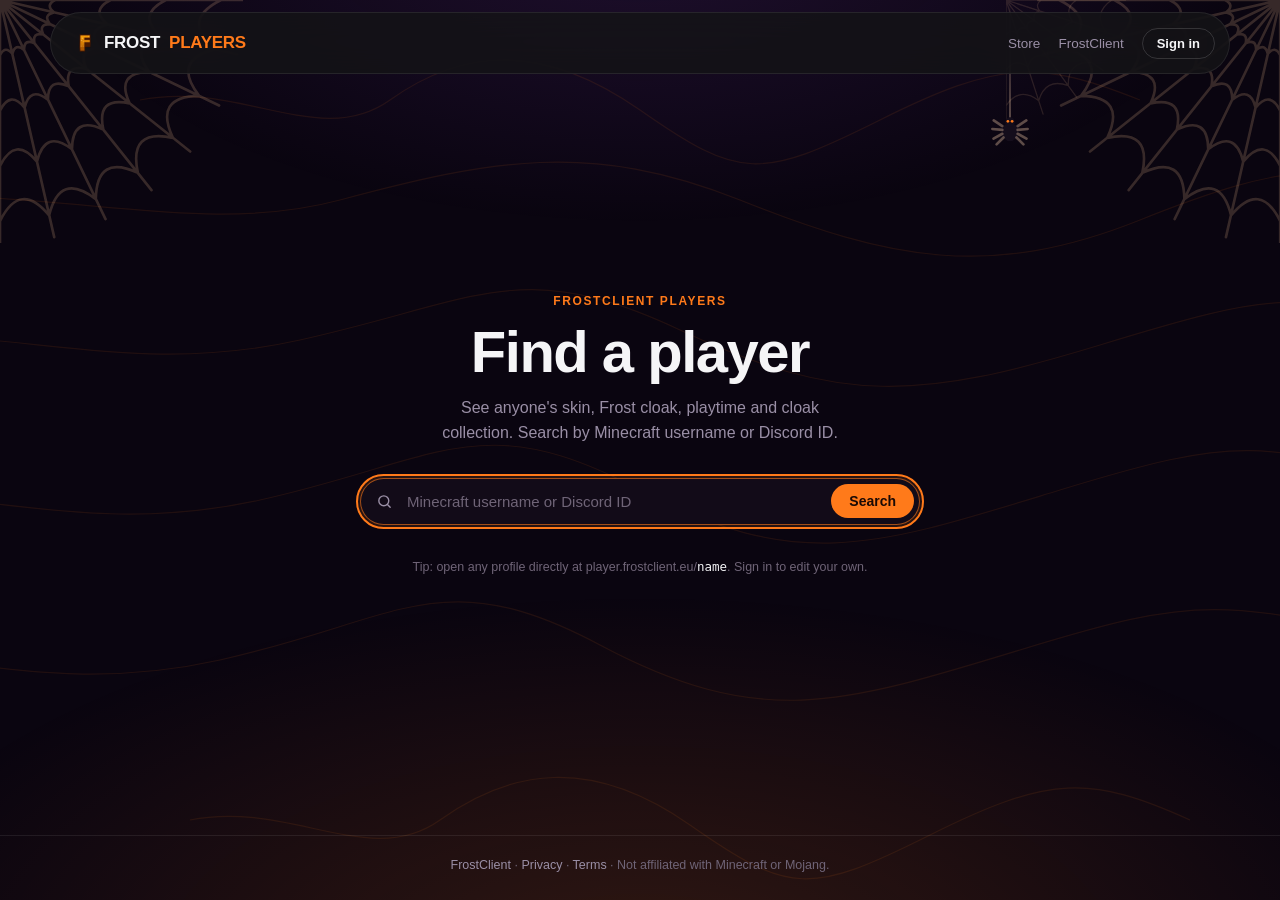
==== commit dfefc02b: "update" ====
--- a/index.html
+++ b/index.html
@@ -9,6 +9,7 @@
 <link rel="icon" type="image/x-icon" href="/favicon.ico">
 <link rel="apple-touch-icon" href="/apple-touch-icon.png">
 <link rel="stylesheet" href="/players.css">
+<link rel="stylesheet" href="halloween.css">
 </head>
 <body>
 <div class="topo-bg" aria-hidden="true">
@@ -53,5 +54,6 @@
 <script src="/players-auth.js"></script>
 <script src="/players-friends.js"></script>
 <script src="/players.js"></script>
+<script src="halloween.js"></script>
 </body>
 </html>
--- a/players.css
+++ b/players.css
@@ -1,18 +1,18 @@
 :root {
-  --bg: #000000;
-  --surface: #121214;
-  --surface2: #1c1c1e;
-  --surface3: #2c2c2e;
-  --frost-blue: #4fc8f8;
-  --frost-deep: #1a7fc4;
-  --accent-glow: rgba(79,200,248,0.28);
+  --bg: #0a0510;
+  --surface: #120b18;
+  --surface2: #17101f;
+  --surface3: #221829;
+  --frost-blue: #ff7a1a;
+  --frost-deep: #c2410c;
+  --accent-glow: rgba(255,122,26,0.28);
   --lite-a: #ff73fa;
   --lite-b: #b845ff;
   --green: #32d74b;
   --red: #ff6961;
   --text: #f5f5f7;
-  --muted: #8e8e93;
-  --muted-dim: #636366;
+  --muted: #9a8fa6;
+  --muted-dim: #6f6477;
   --border: rgba(255,255,255,0.08);
   --border-strong: rgba(255,255,255,0.14);
   --radius-lg: 24px;
@@ -39,7 +39,7 @@
 }
 
 ::selection {
-  background: rgba(79,200,248,0.35);
+  background: rgba(255,122,26,0.35);
 }
 
 [hidden] {
@@ -167,8 +167,8 @@
 }
 
 .search input:focus {
-  border-color: rgba(79,200,248,0.6);
-  box-shadow: 0 0 0 4px rgba(79,200,248,0.12);
+  border-color: rgba(255,122,26,0.6);
+  box-shadow: 0 0 0 4px rgba(255,122,26,0.12);
 }
 
 .search button {
@@ -177,7 +177,7 @@
   font: inherit;
   font-size: 14px;
   font-weight: 700;
-  color: #06121c;
+  color: #1a0a05;
   background: var(--frost-blue);
   border: none;
   border-radius: 980px;
@@ -294,7 +294,7 @@
   aspect-ratio: 4 / 5;
   border-radius: var(--radius-lg);
   border: 1px solid var(--border);
-  background: radial-gradient(circle at 50% 38%, rgba(79,200,248,0.12), transparent 66%), var(--surface);
+  background: radial-gradient(circle at 50% 38%, rgba(255,122,26,0.12), transparent 66%), var(--surface);
   overflow: hidden;
 }
 
@@ -389,8 +389,8 @@
 
 .badge-lite--gifted {
   color: #04131c;
-  background: linear-gradient(100deg, #7fdcff, #2f9be0);
-  box-shadow: 0 6px 22px -8px rgba(79,200,248,0.65);
+  background: linear-gradient(100deg, #ffc08a, #c2410c);
+  box-shadow: 0 6px 22px -8px rgba(255,122,26,0.65);
 }
 
 .badge-tip {
@@ -513,7 +513,7 @@
 .discord-icon {
   width: 18px;
   height: 18px;
-  color: #8c9eff;
+  color: #c9a0ff;
 }
 
 .stats {
@@ -644,7 +644,7 @@
 }
 
 a.cape-card:hover {
-  border-color: rgba(79,200,248,0.4);
+  border-color: rgba(255,122,26,0.4);
   transform: translateY(-2px);
 }
 
@@ -683,7 +683,7 @@
   letter-spacing: 0.6px;
   border-radius: 980px;
   padding: 3px 8px;
-  color: #06121c;
+  color: #1a0a05;
   background: var(--frost-blue);
 }
 
@@ -721,7 +721,7 @@
   display: grid;
   place-items: center;
   color: var(--frost-blue);
-  background: rgba(79,200,248,0.1);
+  background: rgba(255,122,26,0.1);
 }
 
 .state-icon svg {
@@ -990,9 +990,9 @@
 }
 
 .badge-creator--media {
-  color: #062433;
-  background: linear-gradient(100deg, #d4f2ff, #8fd8ff);
-  box-shadow: 0 6px 22px -8px rgba(143,216,255,0.6);
+  color: #1a0a05;
+  background: linear-gradient(100deg, #d4f2ff, #ffc08a);
+  box-shadow: 0 6px 22px -8px rgba(255,192,138,0.6);
 }
 
 .badge-creator--partner {
@@ -1859,9 +1859,9 @@
 }
 
 .badge-rank--staff {
-  color: #06121c;
-  background: linear-gradient(100deg, #4fc8f8, #1a7fc4);
-  box-shadow: 0 6px 22px -8px rgba(79,200,248,0.6);
+  color: #1a0a05;
+  background: linear-gradient(100deg, #ff7a1a, #c2410c);
+  box-shadow: 0 6px 22px -8px rgba(255,122,26,0.6);
 }
 
 .badge-rank--owner {
--- a/halloween.css
+++ b/halloween.css
@@ -0,0 +1,112 @@
+/* Halloween dressing: cobwebs, a dangling spider and a warm haze.
+   Everything here is decoration only - it is fixed, never scrolls, and never takes a click, so it
+   cannot get in the way of the page underneath. Loaded after theme.css on every page. */
+
+:root {
+  --web: rgba(255, 198, 150, 0.22);
+  --web-strong: rgba(255, 214, 178, 0.34);
+  --pumpkin: #ff7a1a;
+  --witch: #a855f7;
+}
+
+/* A low warm glow from the bottom and a violet one from the top, so the near-black background
+   reads as a night scene rather than a flat void. */
+body::before {
+  content: '';
+  position: fixed;
+  inset: 0;
+  pointer-events: none;
+  z-index: 0;
+  background:
+    radial-gradient(90% 60% at 50% 108%, rgba(255, 122, 26, 0.16), transparent 70%),
+    radial-gradient(70% 50% at 50% -10%, rgba(168, 85, 247, 0.14), transparent 70%);
+}
+
+.hw-decor {
+  position: fixed;
+  inset: 0;
+  pointer-events: none;
+  z-index: 3;
+  overflow: hidden;
+}
+
+.hw-web {
+  position: absolute;
+  width: clamp(150px, 19vw, 300px);
+  height: clamp(150px, 19vw, 300px);
+  opacity: 0.85;
+}
+
+.hw-web--tl { top: 0; left: 0; }
+.hw-web--tr { top: 0; right: 0; transform: scaleX(-1); }
+
+/* The spider hangs from the top on its own thread and breathes up and down. The thread is drawn
+   by the element's own border so there is no extra node for it. */
+.hw-spider {
+  position: absolute;
+  top: 0;
+  /* Hangs on the right: these sites are all left-aligned, so the left edge is where headings
+     start and the spider was landing on top of them. */
+  right: clamp(70px, 21vw, 330px);
+  width: 2px;
+  height: clamp(90px, 14vh, 170px);
+  background: linear-gradient(to bottom, transparent, var(--web-strong));
+  transform-origin: top center;
+  animation: hwDangle 7s ease-in-out infinite;
+}
+
+.hw-spider svg {
+  position: absolute;
+  left: 50%;
+  bottom: -26px;
+  width: 46px;
+  height: 46px;
+  transform: translateX(-50%);
+  color: #1b1220;
+}
+
+@keyframes hwDangle {
+  0%, 100% { transform: translateY(0) rotate(-2.2deg); }
+  50% { transform: translateY(16px) rotate(2.2deg); }
+}
+
+/* Embers drifting up past the content. index.html has its own canvas; this is for every other
+   page, kept light on purpose. */
+.hw-ember {
+  position: absolute;
+  bottom: -12px;
+  width: 3px;
+  height: 3px;
+  border-radius: 50%;
+  background: var(--pumpkin);
+  box-shadow: 0 0 7px 1px rgba(255, 122, 26, 0.6);
+  animation: hwRise linear infinite;
+}
+
+@keyframes hwRise {
+  from { transform: translateY(0) translateX(0); opacity: 0; }
+  12% { opacity: 0.85; }
+  85% { opacity: 0.55; }
+  to { transform: translateY(-104vh) translateX(var(--sway, 20px)); opacity: 0; }
+}
+
+/* The nav gets a web hanging under it so the decoration is tied to the page, not just the corners. */
+.hw-nav-web {
+  position: absolute;
+  top: 0;
+  right: clamp(24px, 12vw, 220px);
+  width: 120px;
+  height: 56px;
+  opacity: 0.6;
+}
+
+@media (max-width: 720px) {
+  .hw-spider, .hw-nav-web { display: none; }
+  .hw-web { width: 118px; height: 118px; opacity: 0.6; }
+}
+
+@media (prefers-reduced-motion: reduce) {
+  .hw-spider { animation: none; }
+  .hw-ember { display: none; }
+}
+
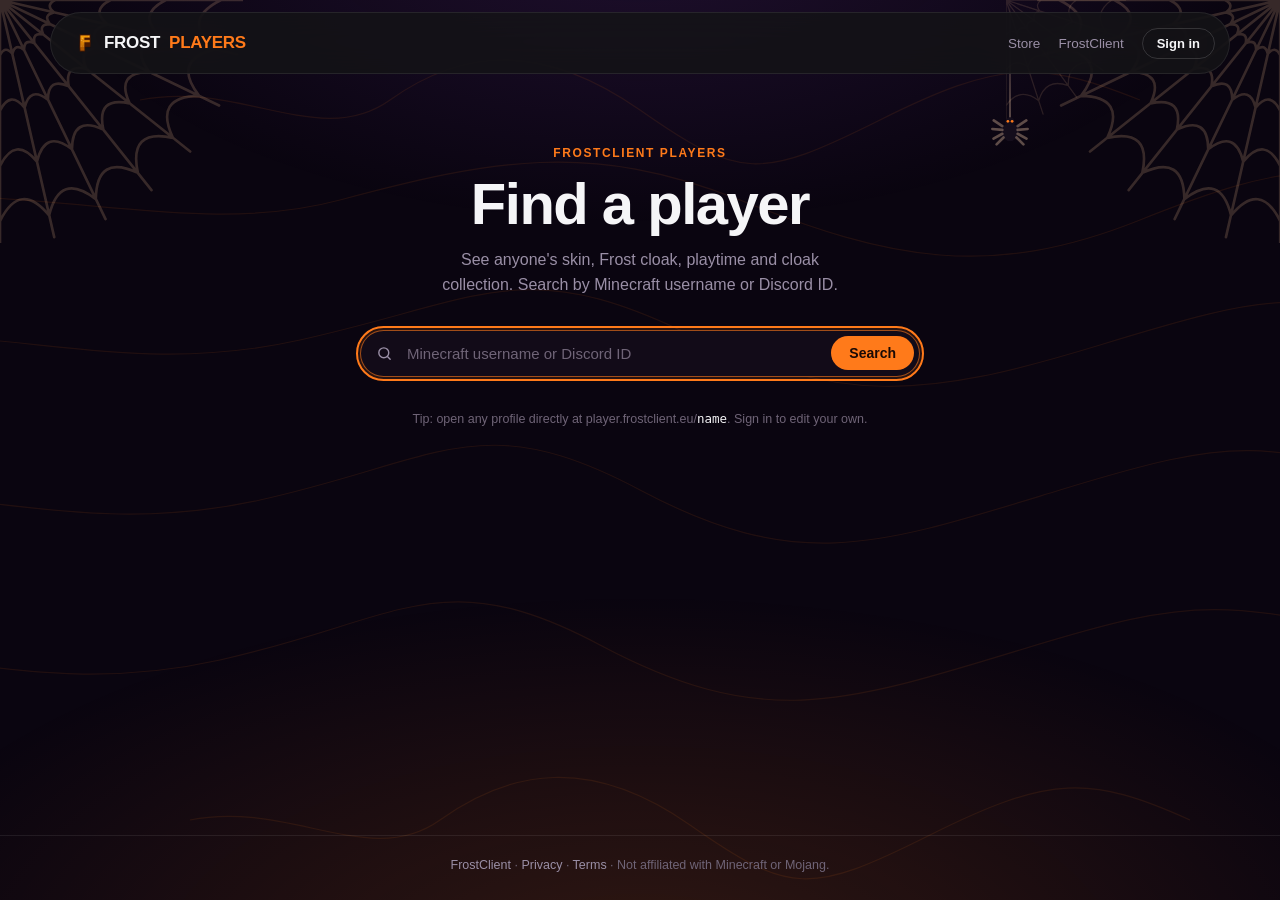
==== commit d5ed8131: "update" ====
--- a/index.html
+++ b/index.html
@@ -9,6 +9,7 @@
 <link rel="icon" type="image/x-icon" href="/favicon.ico">
 <link rel="apple-touch-icon" href="/apple-touch-icon.png">
 <link rel="stylesheet" href="/players.css">
+<link rel="stylesheet" href="/leaderboard.css">
 <link rel="stylesheet" href="halloween.css">
 </head>
 <body>
@@ -47,6 +48,16 @@
       <p class="home-hint">Tip: open any profile directly at player.frostclient.eu/<span class="home-hint-mono">name</span>. Sign in to edit your own.</p>
     </div>
   </section>
+  <section class="leaderboard" id="leaderboard" aria-labelledby="leaderboardTitle">
+    <div class="leaderboard-head">
+      <div>
+        <p class="leaderboard-eyebrow">Leaderboard</p>
+        <h2 id="leaderboardTitle">Most active players</h2>
+      </div>
+      <p class="leaderboard-note">Total time played on FrostClient</p>
+    </div>
+    <ol class="leaderboard-list" id="leaderboardList"></ol>
+  </section>
 </main>
 <footer>
   <a href="https://frostclient.eu">FrostClient</a> · <a href="https://frostclient.eu/privacy.html">Privacy</a> · <a href="https://frostclient.eu/terms.html">Terms</a> · Not affiliated with Minecraft or Mojang.
@@ -54,6 +65,7 @@
 <script src="/players-auth.js"></script>
 <script src="/players-friends.js"></script>
 <script src="/players.js"></script>
+<script src="/players-leaderboard.js"></script>
 <script src="halloween.js"></script>
 </body>
 </html>
--- a/players.css
+++ b/players.css
@@ -692,6 +692,73 @@
   right: 10px;
   color: var(--text);
   background: rgba(255,255,255,0.12);
+}
+
+.cape-card-tags {
+  position: absolute;
+  top: 10px;
+  left: 10px;
+  z-index: 2;
+  display: flex;
+  flex-direction: column;
+  align-items: flex-start;
+  gap: 5px;
+}
+
+.cape-card-tags .cape-card-tag {
+  position: relative;
+  top: auto;
+  left: auto;
+}
+
+.cape-card-tag.is-limited {
+  color: #ffc94d;
+  background: rgba(255, 201, 77, 0.14);
+  box-shadow: inset 0 0 0 1px rgba(255, 201, 77, 0.4);
+  cursor: help;
+}
+
+.status-pill[data-tip] {
+  position: relative;
+  cursor: help;
+}
+
+[data-tip]::after {
+  content: attr(data-tip);
+  position: absolute;
+  top: calc(100% + 8px);
+  left: 50%;
+  z-index: 30;
+  padding: 6px 10px;
+  border: 1px solid var(--border-strong);
+  border-radius: 8px;
+  background: var(--surface2);
+  box-shadow: 0 12px 30px -10px rgba(0, 0, 0, 0.75);
+  color: var(--text);
+  font-size: 12px;
+  font-weight: 600;
+  letter-spacing: 0;
+  white-space: nowrap;
+  opacity: 0;
+  pointer-events: none;
+  transform: translate(-50%, -4px);
+  transition: opacity 0.15s, transform 0.15s;
+}
+
+[data-tip]:hover::after,
+[data-tip]:focus-visible::after {
+  opacity: 1;
+  transform: translate(-50%, 0);
+}
+
+.cape-card-tag[data-tip]::after {
+  left: 0;
+  transform: translate(0, -4px);
+}
+
+.cape-card-tag[data-tip]:hover::after,
+.cape-card-tag[data-tip]:focus-visible::after {
+  transform: translate(0, 0);
 }
 
 .empty-note {
--- a/leaderboard.css
+++ b/leaderboard.css
@@ -0,0 +1,180 @@
+.home:has(+ .leaderboard) {
+  min-height: auto;
+  padding: 72px 0 36px;
+}
+
+.leaderboard {
+  max-width: 720px;
+  margin: 0 auto 64px;
+}
+
+.leaderboard[hidden] {
+  display: none;
+}
+
+.leaderboard-head {
+  display: flex;
+  align-items: flex-end;
+  justify-content: space-between;
+  gap: 12px;
+  margin-bottom: 14px;
+  padding: 0 4px;
+}
+
+.leaderboard-eyebrow {
+  margin: 0 0 6px;
+  font-size: 12px;
+  font-weight: 700;
+  letter-spacing: 1.6px;
+  text-transform: uppercase;
+  color: var(--frost-blue);
+}
+
+.leaderboard h2 {
+  margin: 0;
+  font-size: clamp(22px, 3vw, 28px);
+  font-weight: 700;
+  letter-spacing: -0.5px;
+  text-wrap: balance;
+}
+
+.leaderboard-note {
+  margin: 0;
+  font-size: 12.5px;
+  color: var(--muted-dim);
+}
+
+.leaderboard-list {
+  list-style: none;
+  margin: 0;
+  padding: 6px;
+  border-radius: var(--radius-lg);
+  border: 1px solid var(--border);
+  background: var(--surface);
+}
+
+.leaderboard-row a {
+  display: grid;
+  grid-template-columns: 40px 40px minmax(0, 1fr) auto;
+  align-items: center;
+  gap: 14px;
+  padding: 10px 14px;
+  border-radius: var(--radius-sm);
+  color: var(--text);
+  text-decoration: none;
+  transition: background 0.15s ease;
+}
+
+.leaderboard-row a:hover,
+.leaderboard-row a:focus-visible {
+  background: rgba(255, 255, 255, 0.05);
+  outline: none;
+}
+
+.leaderboard-row a:focus-visible {
+  box-shadow: inset 0 0 0 2px var(--frost-blue);
+}
+
+.leaderboard-rank {
+  font-size: 15px;
+  font-weight: 700;
+  color: var(--muted);
+  text-align: center;
+  font-variant-numeric: tabular-nums;
+}
+
+.leaderboard-row.is-top .leaderboard-rank {
+  width: 30px;
+  height: 30px;
+  margin: 0 auto;
+  display: grid;
+  place-items: center;
+  border-radius: 9px;
+  font-size: 14px;
+}
+
+.leaderboard-row.is-gold .leaderboard-rank { background: rgba(255, 201, 77, 0.16); color: #ffc94d; }
+.leaderboard-row.is-silver .leaderboard-rank { background: rgba(214, 220, 230, 0.14); color: #d6dce6; }
+.leaderboard-row.is-bronze .leaderboard-rank { background: rgba(214, 140, 90, 0.16); color: #e0955f; }
+
+.leaderboard-head-img {
+  position: relative;
+  width: 40px;
+  height: 40px;
+}
+
+.leaderboard-head-img img {
+  width: 40px;
+  height: 40px;
+  border-radius: 10px;
+  image-rendering: pixelated;
+  background: var(--surface2);
+}
+
+.leaderboard-online {
+  position: absolute;
+  right: -2px;
+  bottom: -2px;
+  width: 11px;
+  height: 11px;
+  border-radius: 50%;
+  background: var(--green);
+  box-shadow: 0 0 0 2px var(--surface);
+}
+
+.leaderboard-name {
+  min-width: 0;
+  font-size: 15px;
+  font-weight: 600;
+  overflow: hidden;
+  text-overflow: ellipsis;
+  white-space: nowrap;
+}
+
+.leaderboard-time {
+  font-size: 14px;
+  font-weight: 600;
+  color: var(--muted);
+  font-variant-numeric: tabular-nums;
+  white-space: nowrap;
+}
+
+.leaderboard-row.is-top .leaderboard-time {
+  color: var(--text);
+}
+
+.leaderboard-skeleton {
+  height: 60px;
+  margin: 2px 0;
+  border-radius: var(--radius-sm);
+  background: linear-gradient(90deg, var(--surface) 0%, var(--surface2) 50%, var(--surface) 100%);
+  background-size: 200% 100%;
+  animation: leaderboard-shimmer 1.4s linear infinite;
+}
+
+@keyframes leaderboard-shimmer {
+  from { background-position: 200% 0; }
+  to { background-position: -200% 0; }
+}
+
+@media (max-width: 560px) {
+  .leaderboard-row a {
+    grid-template-columns: 30px 34px minmax(0, 1fr) auto;
+    gap: 10px;
+    padding: 9px 10px;
+  }
+  .leaderboard-head-img, .leaderboard-head-img img {
+    width: 34px;
+    height: 34px;
+  }
+  .leaderboard-head {
+    flex-direction: column;
+    align-items: flex-start;
+  }
+}
+
+@media (prefers-reduced-motion: reduce) {
+  .leaderboard-skeleton {
+    animation: none;
+  }
+}
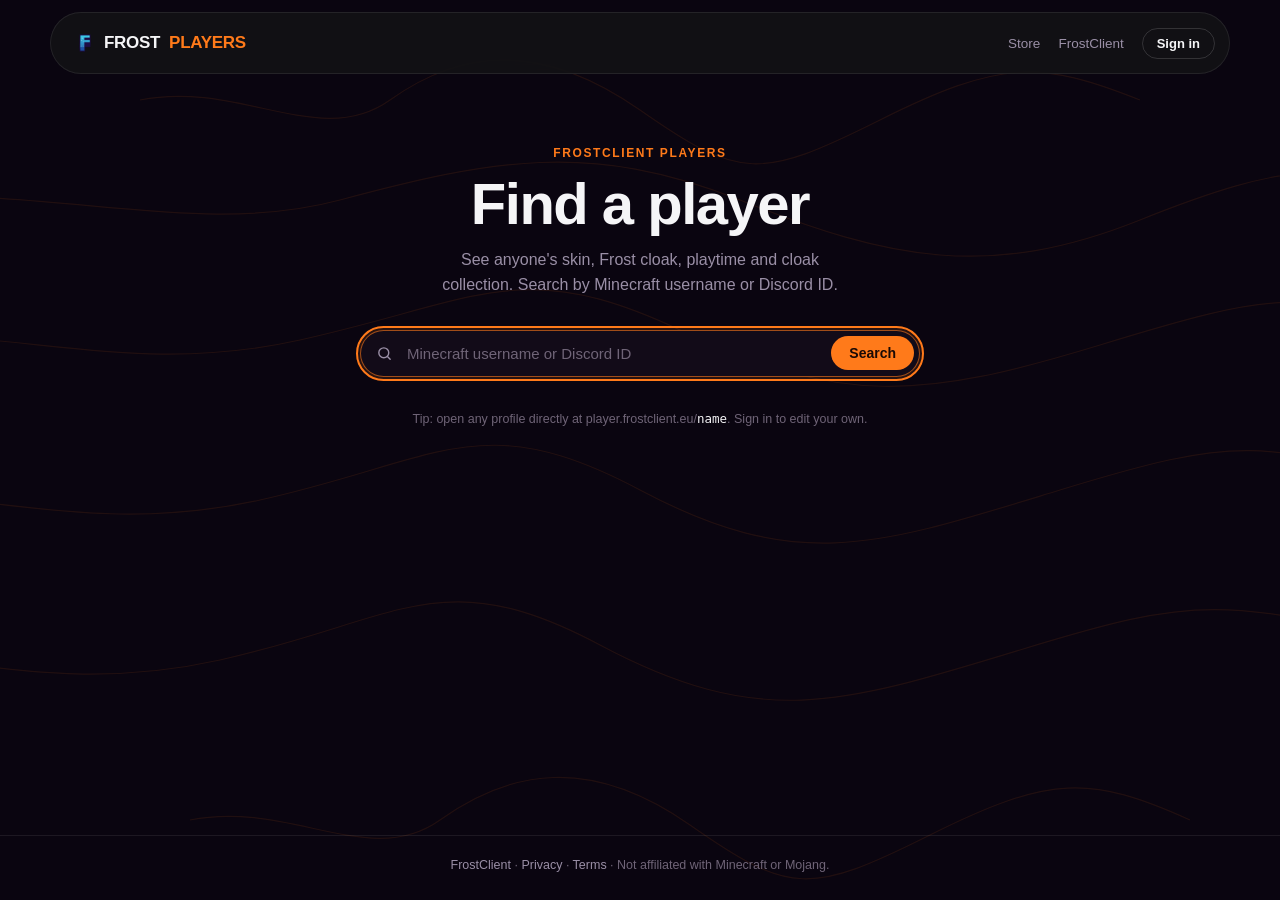
==== commit 4d907f1e: "update" ====
--- a/index.html
+++ b/index.html
@@ -2,6 +2,7 @@
 <html lang="en">
 <head>
 <meta charset="UTF-8"/>
+<meta http-equiv="Content-Security-Policy" content="default-src 'self'; script-src 'self'; style-src 'self' 'unsafe-inline'; img-src 'self' data: blob: https:; font-src 'self' data:; connect-src 'self' https://bot.frostclient.eu; media-src 'self' blob: https://bot.frostclient.eu; worker-src 'self'; object-src 'none'; base-uri 'self'; form-action 'self'"/>
 <meta name="viewport" content="width=device-width, initial-scale=1.0"/>
 <title>Frost Players</title>
 <meta name="description" content="Look up any FrostClient player by Minecraft username or Discord ID.">
@@ -10,7 +11,6 @@
 <link rel="apple-touch-icon" href="/apple-touch-icon.png">
 <link rel="stylesheet" href="/players.css">
 <link rel="stylesheet" href="/leaderboard.css">
-<link rel="stylesheet" href="halloween.css">
 </head>
 <body>
 <div class="topo-bg" aria-hidden="true">
@@ -66,6 +66,5 @@
 <script src="/players-friends.js"></script>
 <script src="/players.js"></script>
 <script src="/players-leaderboard.js"></script>
-<script src="halloween.js"></script>
 </body>
 </html>
--- a/leaderboard.css
+++ b/leaderboard.css
@@ -124,11 +124,65 @@
 
 .leaderboard-name {
   min-width: 0;
+  display: flex;
+  align-items: center;
+  gap: 7px;
   font-size: 15px;
   font-weight: 600;
+}
+
+.leaderboard-name-text {
+  min-width: 0;
   overflow: hidden;
   text-overflow: ellipsis;
   white-space: nowrap;
+}
+
+.leaderboard-badge {
+  position: relative;
+  flex-shrink: 0;
+  display: inline-grid;
+  place-items: center;
+  width: 20px;
+  height: 20px;
+  border-radius: 6px;
+}
+
+.leaderboard-badge svg {
+  width: 13px;
+  height: 13px;
+}
+
+.leaderboard-badge--lite {
+  background: rgba(255, 115, 250, 0.14);
+  color: var(--lite-a);
+}
+
+.leaderboard-badge--discord {
+  background: rgba(88, 101, 242, 0.16);
+  color: #8b95ff;
+  cursor: help;
+}
+
+.leaderboard-badge--modrinth {
+  background: rgba(27, 217, 106, 0.14);
+  color: #1bd96a;
+  cursor: help;
+}
+
+.leaderboard-badge--modrinth svg {
+  width: 12px;
+  height: 12px;
+}
+
+.leaderboard-badge--modrinth:focus-visible {
+  outline: 2px solid #1bd96a;
+  outline-offset: 2px;
+}
+
+.leaderboard-badge--discord:focus-visible {
+  outline: 2px solid #8b95ff;
+  outline-offset: 2px;
 }
 
 .leaderboard-time {
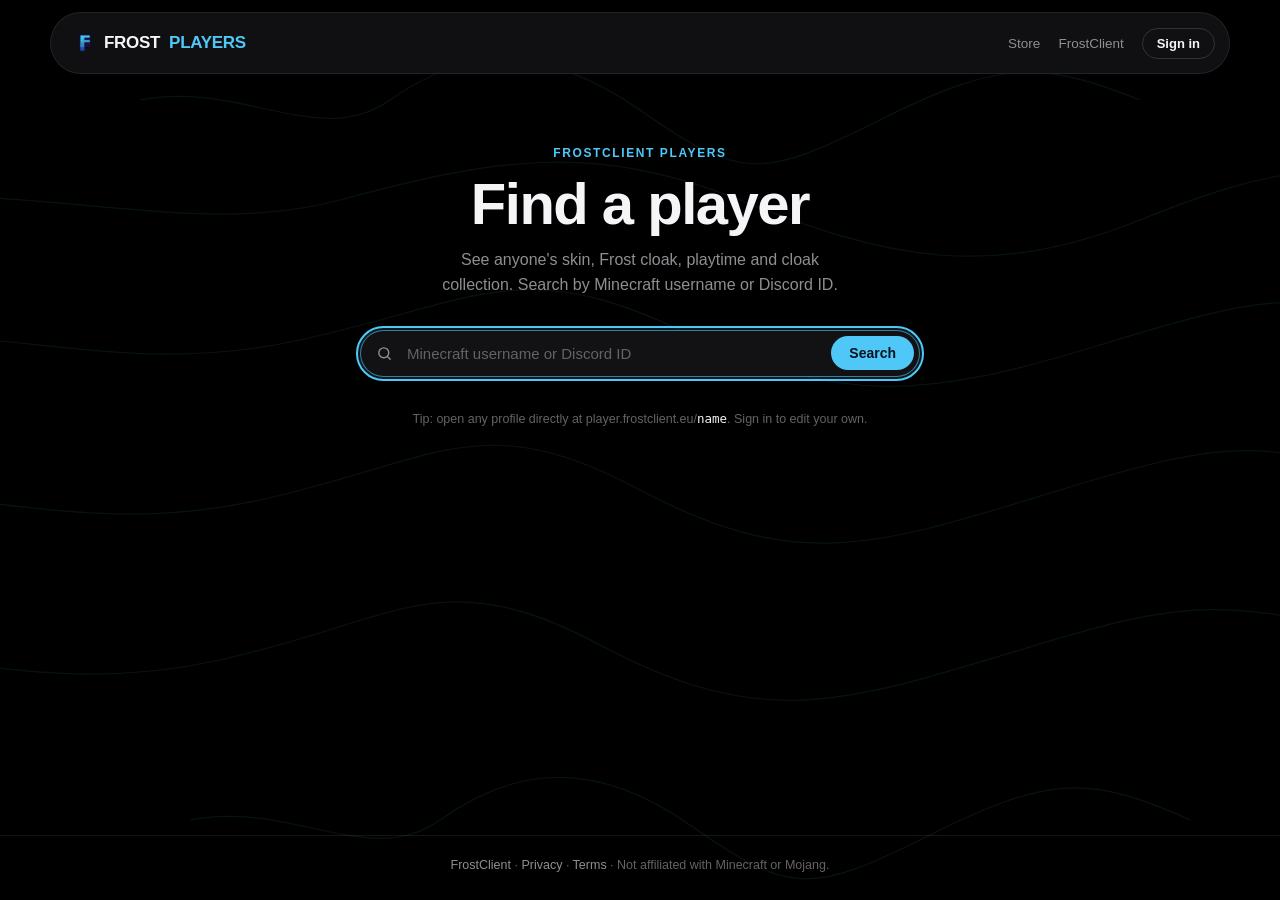
==== commit 64951290: "update" ====
--- a/index.html
+++ b/index.html
@@ -2,7 +2,7 @@
 <html lang="en">
 <head>
 <meta charset="UTF-8"/>
-<meta http-equiv="Content-Security-Policy" content="default-src 'self'; script-src 'self'; style-src 'self' 'unsafe-inline'; img-src 'self' data: blob: https:; font-src 'self' data:; connect-src 'self' https://bot.frostclient.eu; media-src 'self' blob: https://bot.frostclient.eu; worker-src 'self'; object-src 'none'; base-uri 'self'; form-action 'self'"/>
+<meta http-equiv="Content-Security-Policy" content="default-src 'self'; script-src 'self'; style-src 'self' 'unsafe-inline'; img-src 'self' data: blob: https:; font-src 'self' data:; connect-src 'self' https://api.frostclient.eu https://cdn.frostclient.eu; media-src 'self' blob: https://api.frostclient.eu https://cdn.frostclient.eu; worker-src 'self'; object-src 'none'; base-uri 'self'; form-action 'self'"/>
 <meta name="viewport" content="width=device-width, initial-scale=1.0"/>
 <title>Frost Players</title>
 <meta name="description" content="Look up any FrostClient player by Minecraft username or Discord ID.">
--- a/players.css
+++ b/players.css
@@ -1,18 +1,18 @@
 :root {
-  --bg: #0a0510;
-  --surface: #120b18;
-  --surface2: #17101f;
-  --surface3: #221829;
-  --frost-blue: #ff7a1a;
-  --frost-deep: #c2410c;
-  --accent-glow: rgba(255,122,26,0.28);
+  --bg: #000000;
+  --surface: #121214;
+  --surface2: #1c1c1e;
+  --surface3: #2c2c2e;
+  --frost-blue: #4fc8f8;
+  --frost-deep: #1a7fc4;
+  --accent-glow: rgba(79,200,248,0.28);
   --lite-a: #ff73fa;
   --lite-b: #b845ff;
   --green: #32d74b;
   --red: #ff6961;
   --text: #f5f5f7;
-  --muted: #9a8fa6;
-  --muted-dim: #6f6477;
+  --muted: #8e8e93;
+  --muted-dim: #636366;
   --border: rgba(255,255,255,0.08);
   --border-strong: rgba(255,255,255,0.14);
   --radius-lg: 24px;
@@ -39,7 +39,7 @@
 }
 
 ::selection {
-  background: rgba(255,122,26,0.35);
+  background: rgba(79,200,248,0.35);
 }
 
 [hidden] {
@@ -167,8 +167,8 @@
 }
 
 .search input:focus {
-  border-color: rgba(255,122,26,0.6);
-  box-shadow: 0 0 0 4px rgba(255,122,26,0.12);
+  border-color: rgba(79,200,248,0.6);
+  box-shadow: 0 0 0 4px rgba(79,200,248,0.12);
 }
 
 .search button {
@@ -177,7 +177,7 @@
   font: inherit;
   font-size: 14px;
   font-weight: 700;
-  color: #1a0a05;
+  color: #06121c;
   background: var(--frost-blue);
   border: none;
   border-radius: 980px;
@@ -294,7 +294,7 @@
   aspect-ratio: 4 / 5;
   border-radius: var(--radius-lg);
   border: 1px solid var(--border);
-  background: radial-gradient(circle at 50% 38%, rgba(255,122,26,0.12), transparent 66%), var(--surface);
+  background: radial-gradient(circle at 50% 38%, rgba(79,200,248,0.12), transparent 66%), var(--surface);
   overflow: hidden;
 }
 
@@ -389,8 +389,8 @@
 
 .badge-lite--gifted {
   color: #04131c;
-  background: linear-gradient(100deg, #ffc08a, #c2410c);
-  box-shadow: 0 6px 22px -8px rgba(255,122,26,0.65);
+  background: linear-gradient(100deg, #7fdcff, #2f9be0);
+  box-shadow: 0 6px 22px -8px rgba(79,200,248,0.65);
 }
 
 .badge-tip {
@@ -513,7 +513,7 @@
 .discord-icon {
   width: 18px;
   height: 18px;
-  color: #c9a0ff;
+  color: #8c9eff;
 }
 
 .stats {
@@ -644,7 +644,7 @@
 }
 
 a.cape-card:hover {
-  border-color: rgba(255,122,26,0.4);
+  border-color: rgba(79,200,248,0.4);
   transform: translateY(-2px);
 }
 
@@ -683,7 +683,7 @@
   letter-spacing: 0.6px;
   border-radius: 980px;
   padding: 3px 8px;
-  color: #1a0a05;
+  color: #06121c;
   background: var(--frost-blue);
 }
 
@@ -788,7 +788,7 @@
   display: grid;
   place-items: center;
   color: var(--frost-blue);
-  background: rgba(255,122,26,0.1);
+  background: rgba(79,200,248,0.1);
 }
 
 .state-icon svg {
@@ -1057,9 +1057,9 @@
 }
 
 .badge-creator--media {
-  color: #1a0a05;
-  background: linear-gradient(100deg, #d4f2ff, #ffc08a);
-  box-shadow: 0 6px 22px -8px rgba(255,192,138,0.6);
+  color: #062433;
+  background: linear-gradient(100deg, #d4f2ff, #8fd8ff);
+  box-shadow: 0 6px 22px -8px rgba(143,216,255,0.6);
 }
 
 .badge-creator--partner {
@@ -1926,9 +1926,9 @@
 }
 
 .badge-rank--staff {
-  color: #1a0a05;
-  background: linear-gradient(100deg, #ff7a1a, #c2410c);
-  box-shadow: 0 6px 22px -8px rgba(255,122,26,0.6);
+  color: #06121c;
+  background: linear-gradient(100deg, #4fc8f8, #1a7fc4);
+  box-shadow: 0 6px 22px -8px rgba(79,200,248,0.6);
 }
 
 .badge-rank--owner {
